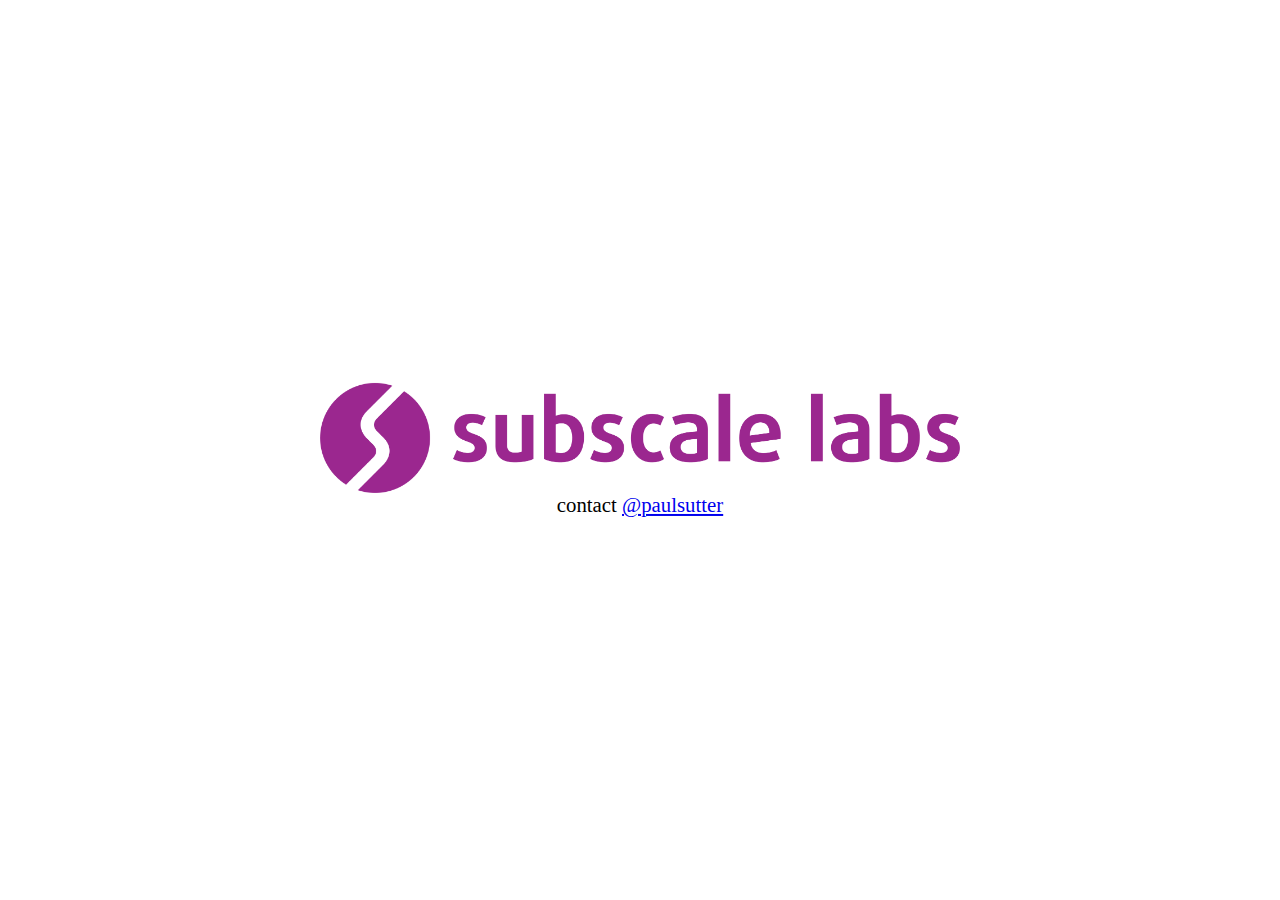
==== index.html @ 9d76120a "revise website to subscale labs" ====
<!DOCTYPE html>
<html lang="en-us">
  <head>
    <meta charset="UTF-8">
    <title>Subscale Labs</title>
    <style>
        body {
            background: white }
        section {
            position: absolute;
            top: 50%;
            left: 50%;
            margin-right: -50%;
            transform: translate(-50%, -50%) }
      </style>
    </head>
  <body>

    <section>

      <div>

          <div>
              <image src="subscalelabs_logo.png" width="50%" style="display:block; margin-left:auto; margin-right:auto">
          </div>

          <div style="text-align:center; font:sans-serif; font-size:1.3em">
              contact <a href="https://twitter.com/paulsutter" class="user-mention">@paulsutter</a>
          </div>
      
      </div>
    </section>

  </body>
</html>
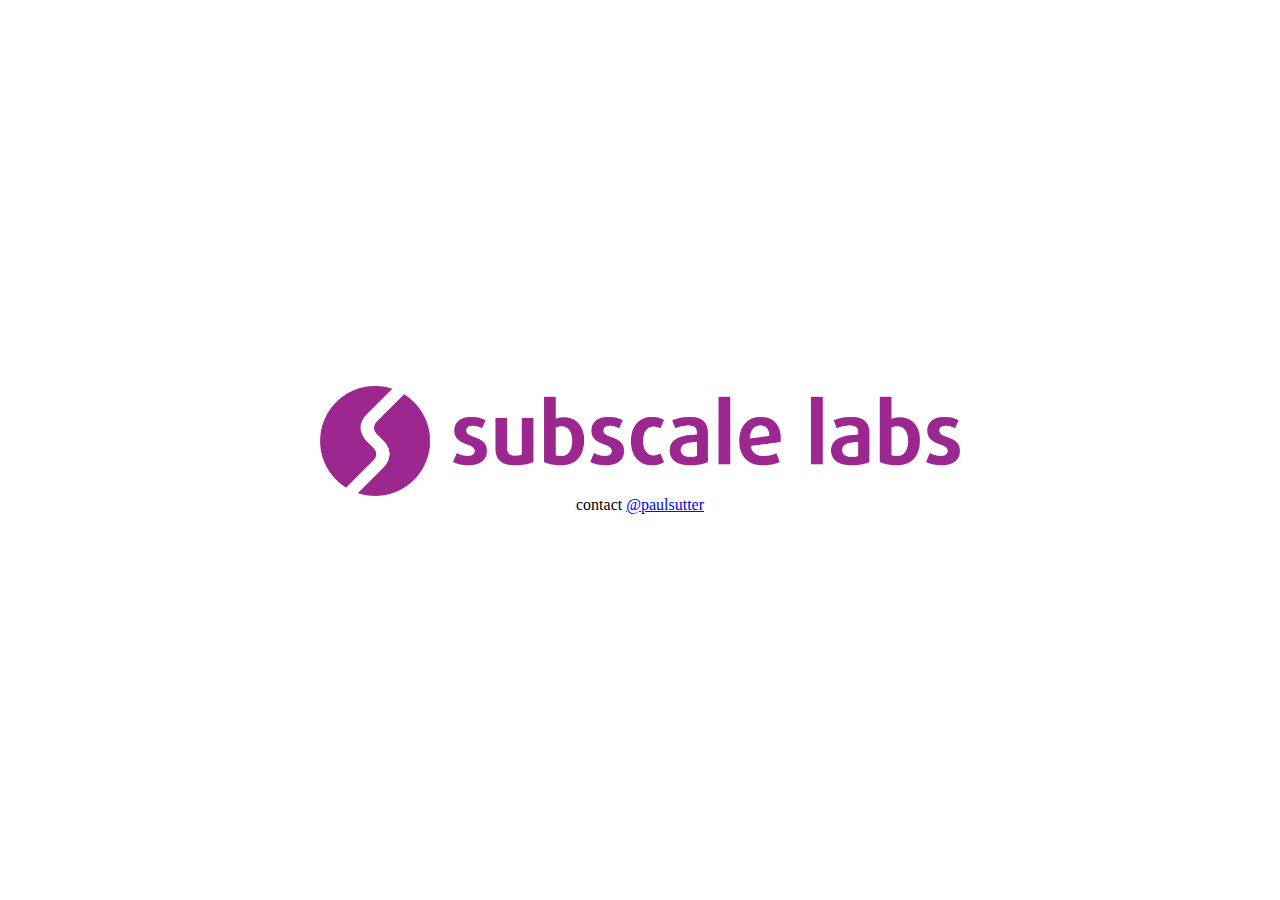
==== commit be3a8912: "contact was too large" ====
--- a/index.html
+++ b/index.html
@@ -24,7 +24,7 @@
               <image src="subscalelabs_logo.png" width="50%" style="display:block; margin-left:auto; margin-right:auto">
           </div>
 
-          <div style="text-align:center; font:sans-serif; font-size:1.3em">
+          <div style="text-align:center; font:sans-serif; font-size:1em">
               contact <a href="https://twitter.com/paulsutter" class="user-mention">@paulsutter</a>
           </div>
       
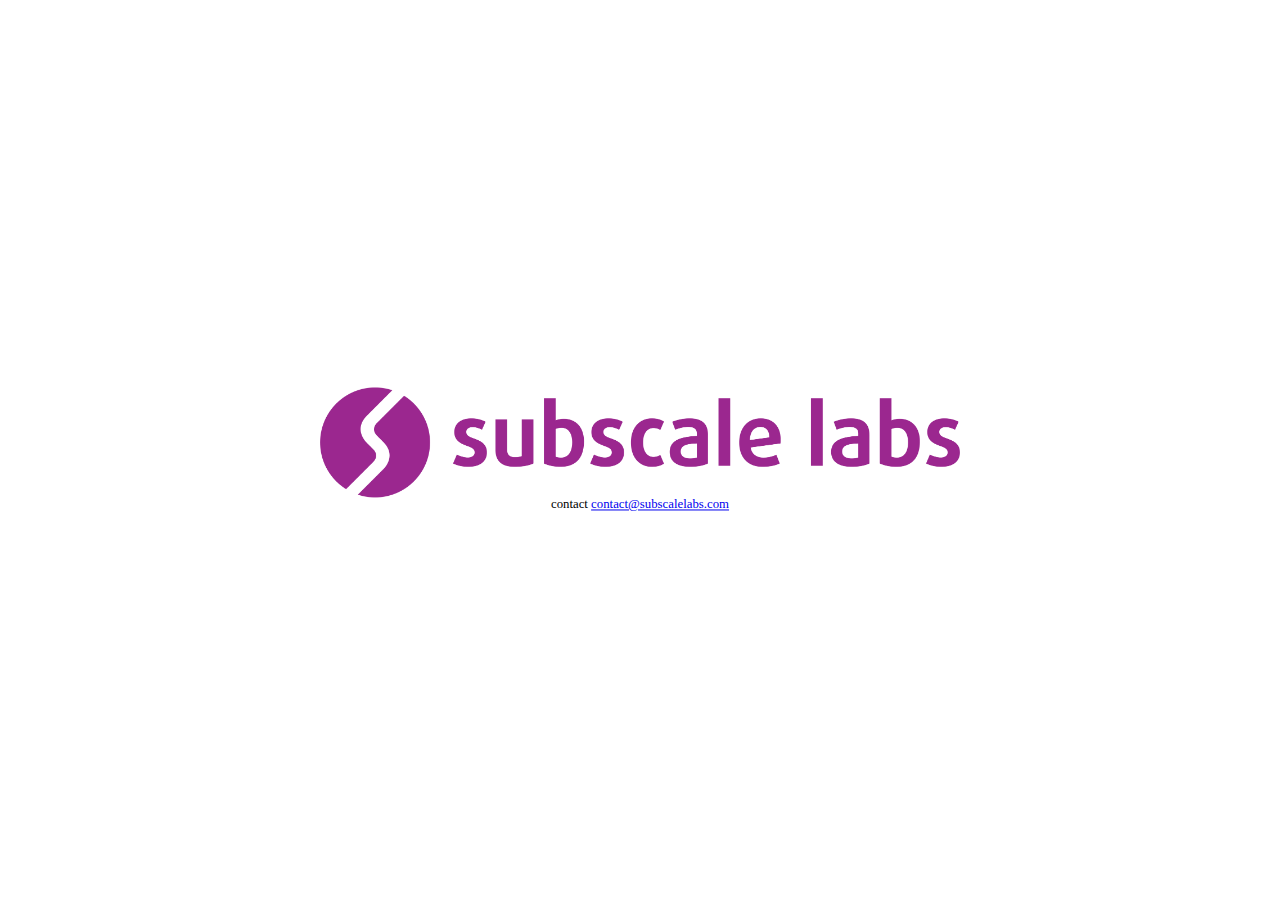
==== commit 7b9ea2ca: "change link to contact email" ====
--- a/index.html
+++ b/index.html
@@ -2,6 +2,7 @@
 <html lang="en-us">
   <head>
     <meta charset="UTF-8">
+    <meta name=“google-site-verification” content=“v1zN_jz-KpUj9hlCMnSLod0enJ5_m-a7_rUsbfolv7o” />
     <title>Subscale Labs</title>
     <style>
         body {
@@ -24,8 +25,8 @@
               <image src="subscalelabs_logo.png" width="50%" style="display:block; margin-left:auto; margin-right:auto">
           </div>
 
-          <div style="text-align:center; font:sans-serif; font-size:1em">
-              contact <a href="https://twitter.com/paulsutter" class="user-mention">@paulsutter</a>
+          <div style="text-align:center; font:sans-serif; font-size:0.8em">
+              contact <a href="email:contact@subscalelabs.com" class="user-mention">contact@subscalelabs.com</a>
           </div>
       
       </div>
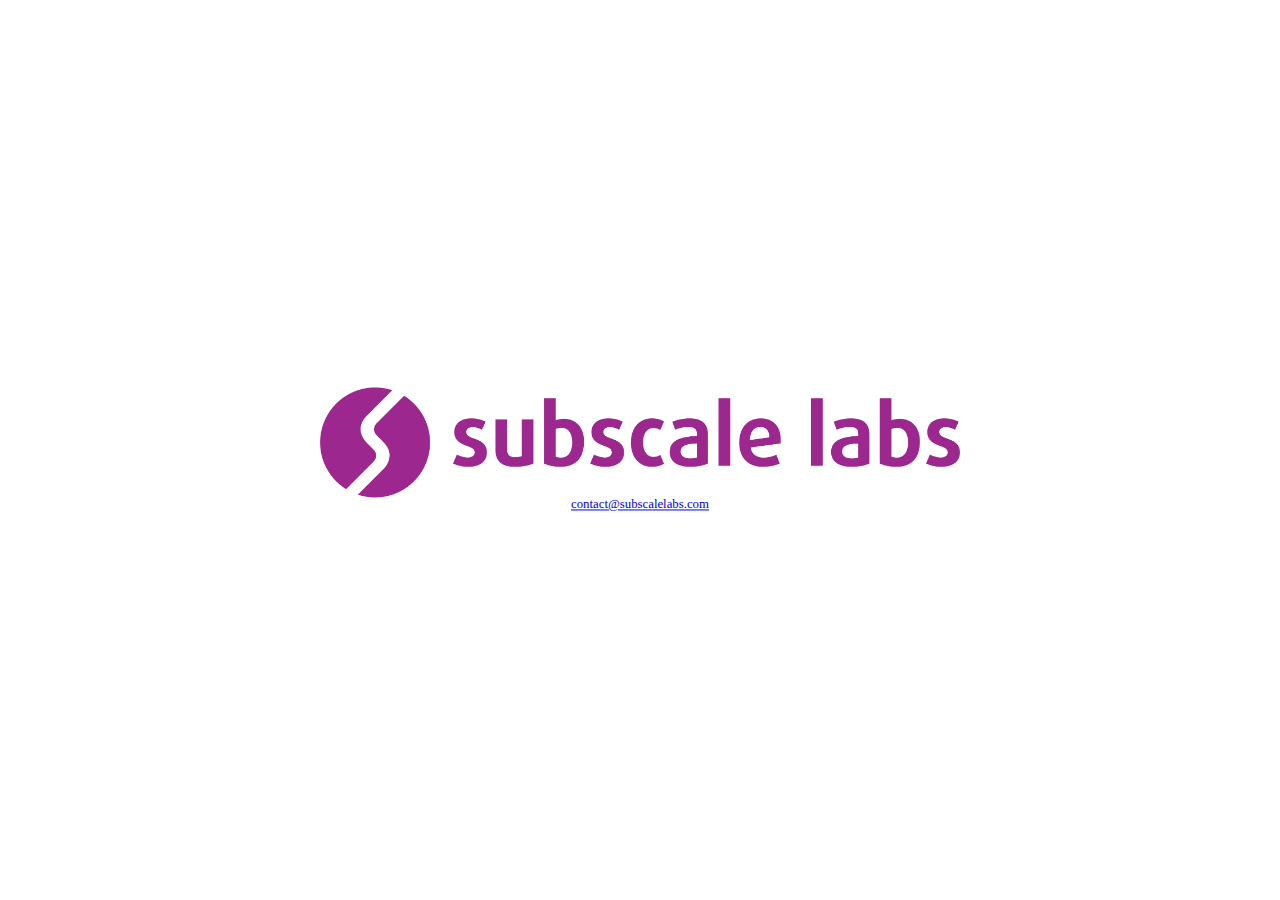
==== commit 9d157884: "revise survey link and contact link" ====
--- a/index.html
+++ b/index.html
@@ -26,7 +26,7 @@
           </div>
 
           <div style="text-align:center; font:sans-serif; font-size:0.8em">
-              contact <a href="email:contact@subscalelabs.com" class="user-mention">contact@subscalelabs.com</a>
+              <a href="email:contact@subscalelabs.com" class="user-mention">contact@subscalelabs.com</a>
           </div>
       
       </div>
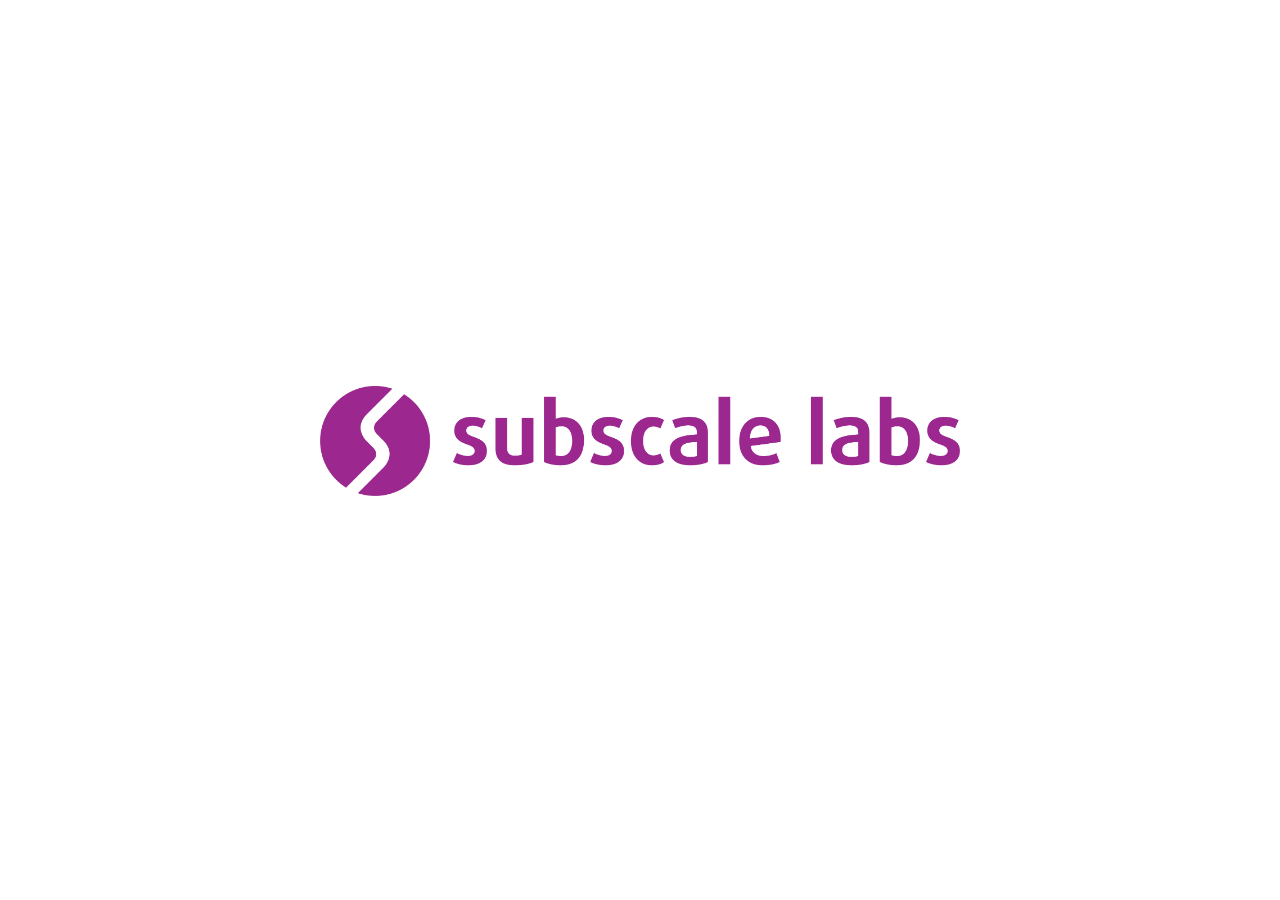
==== commit 96e491ee: "tweak spacing" ====
--- a/index.html
+++ b/index.html
@@ -24,9 +24,9 @@
           <div>
               <image src="subscalelabs_logo.png" width="50%" style="display:block; margin-left:auto; margin-right:auto">
           </div>
-
+          <div>&nbsp;</div>
           <div style="text-align:center; font:sans-serif; font-size:0.8em">
-              <a href="email:contact@subscalelabs.com" class="user-mention">contact@subscalelabs.com</a>
+              <contact@subscalelabs.com
           </div>
       
       </div>
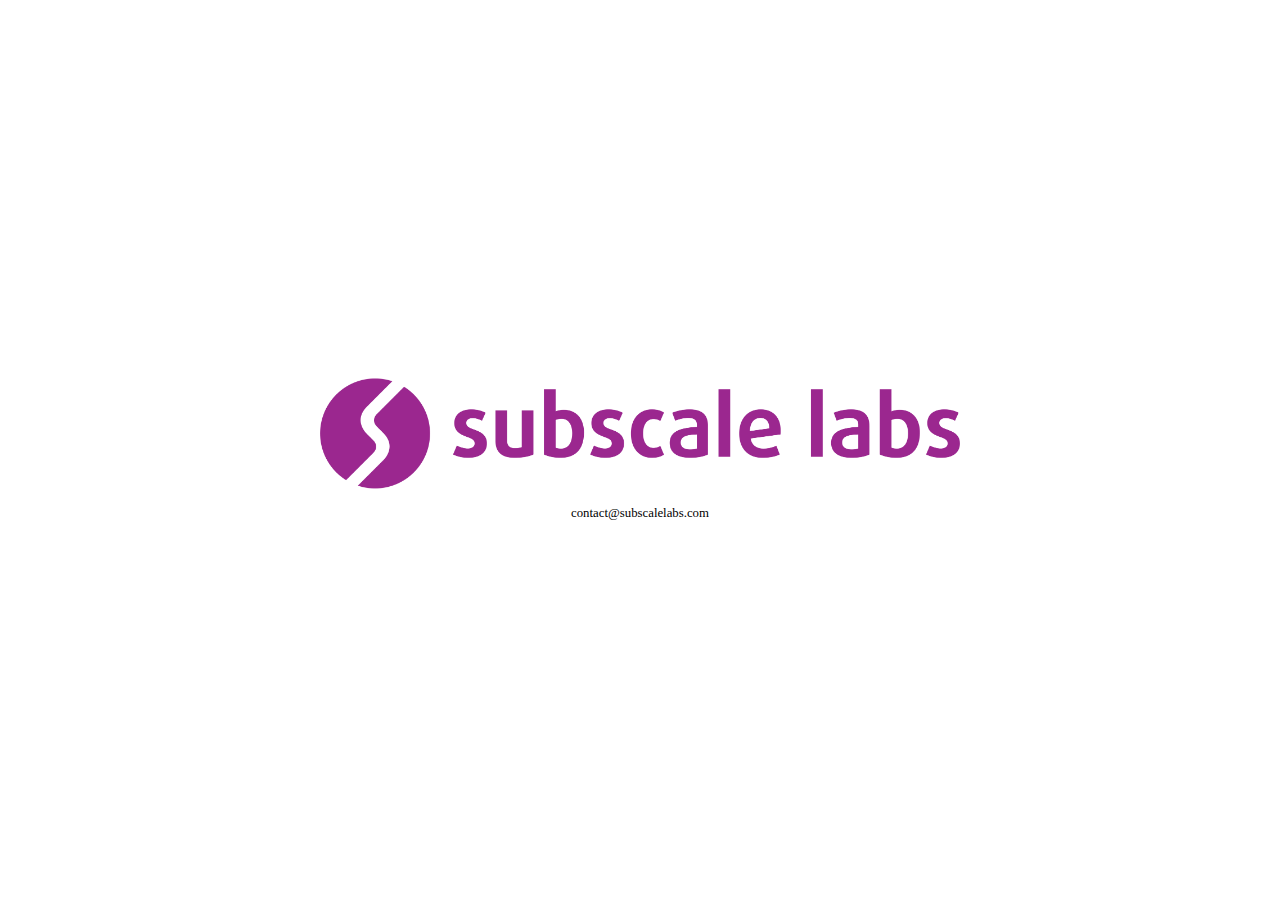
==== commit a652de08: "tweak spacing" ====
--- a/index.html
+++ b/index.html
@@ -26,7 +26,7 @@
           </div>
           <div>&nbsp;</div>
           <div style="text-align:center; font:sans-serif; font-size:0.8em">
-              <contact@subscalelabs.com
+              contact@subscalelabs.com
           </div>
       
       </div>
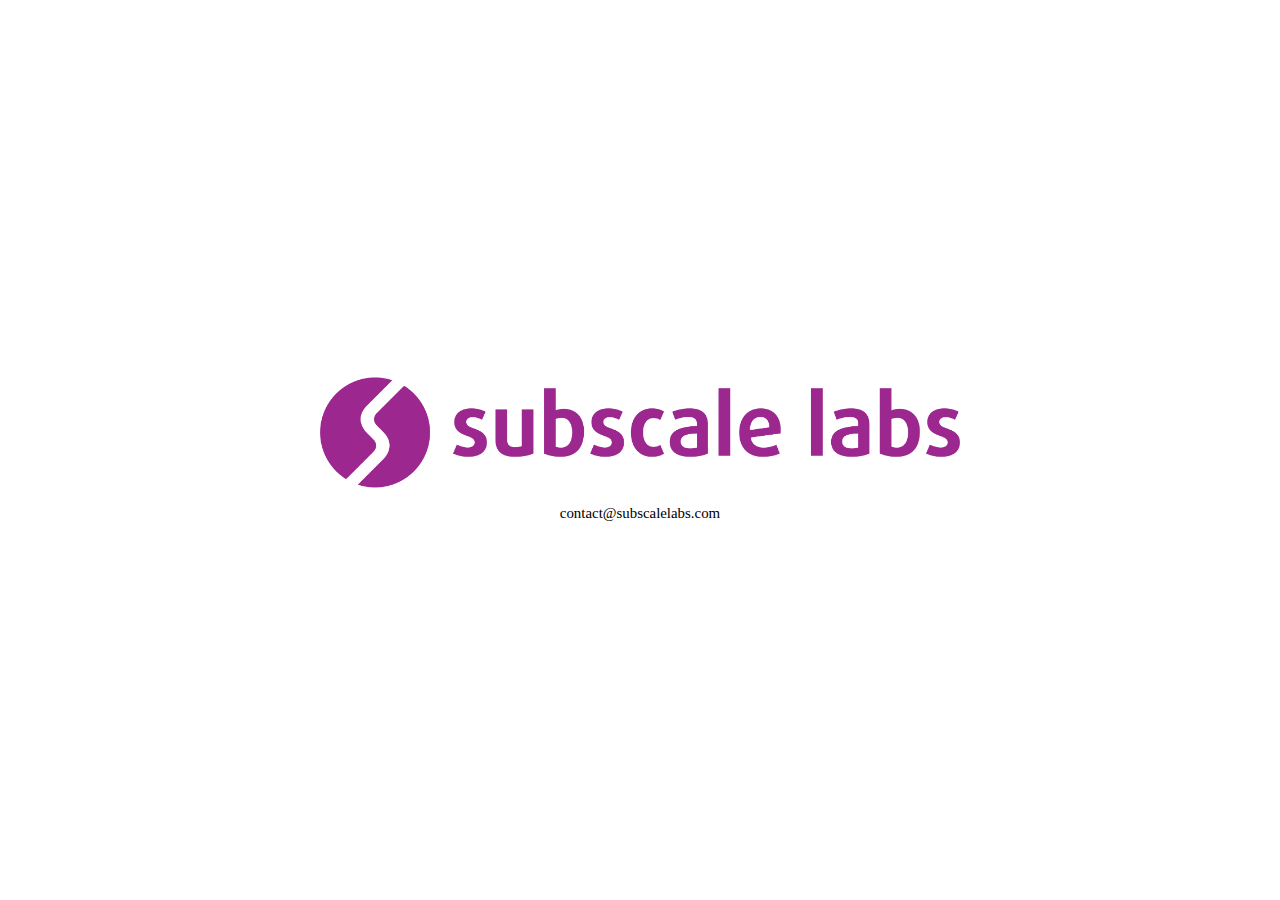
==== commit 6cbd8440: "tweak spacing" ====
--- a/index.html
+++ b/index.html
@@ -25,7 +25,7 @@
               <image src="subscalelabs_logo.png" width="50%" style="display:block; margin-left:auto; margin-right:auto">
           </div>
           <div>&nbsp;</div>
-          <div style="text-align:center; font:sans-serif; font-size:0.8em">
+          <div style="text-align:center; font:sans-serif; font-size:0.93em">
               contact@subscalelabs.com
           </div>
       
